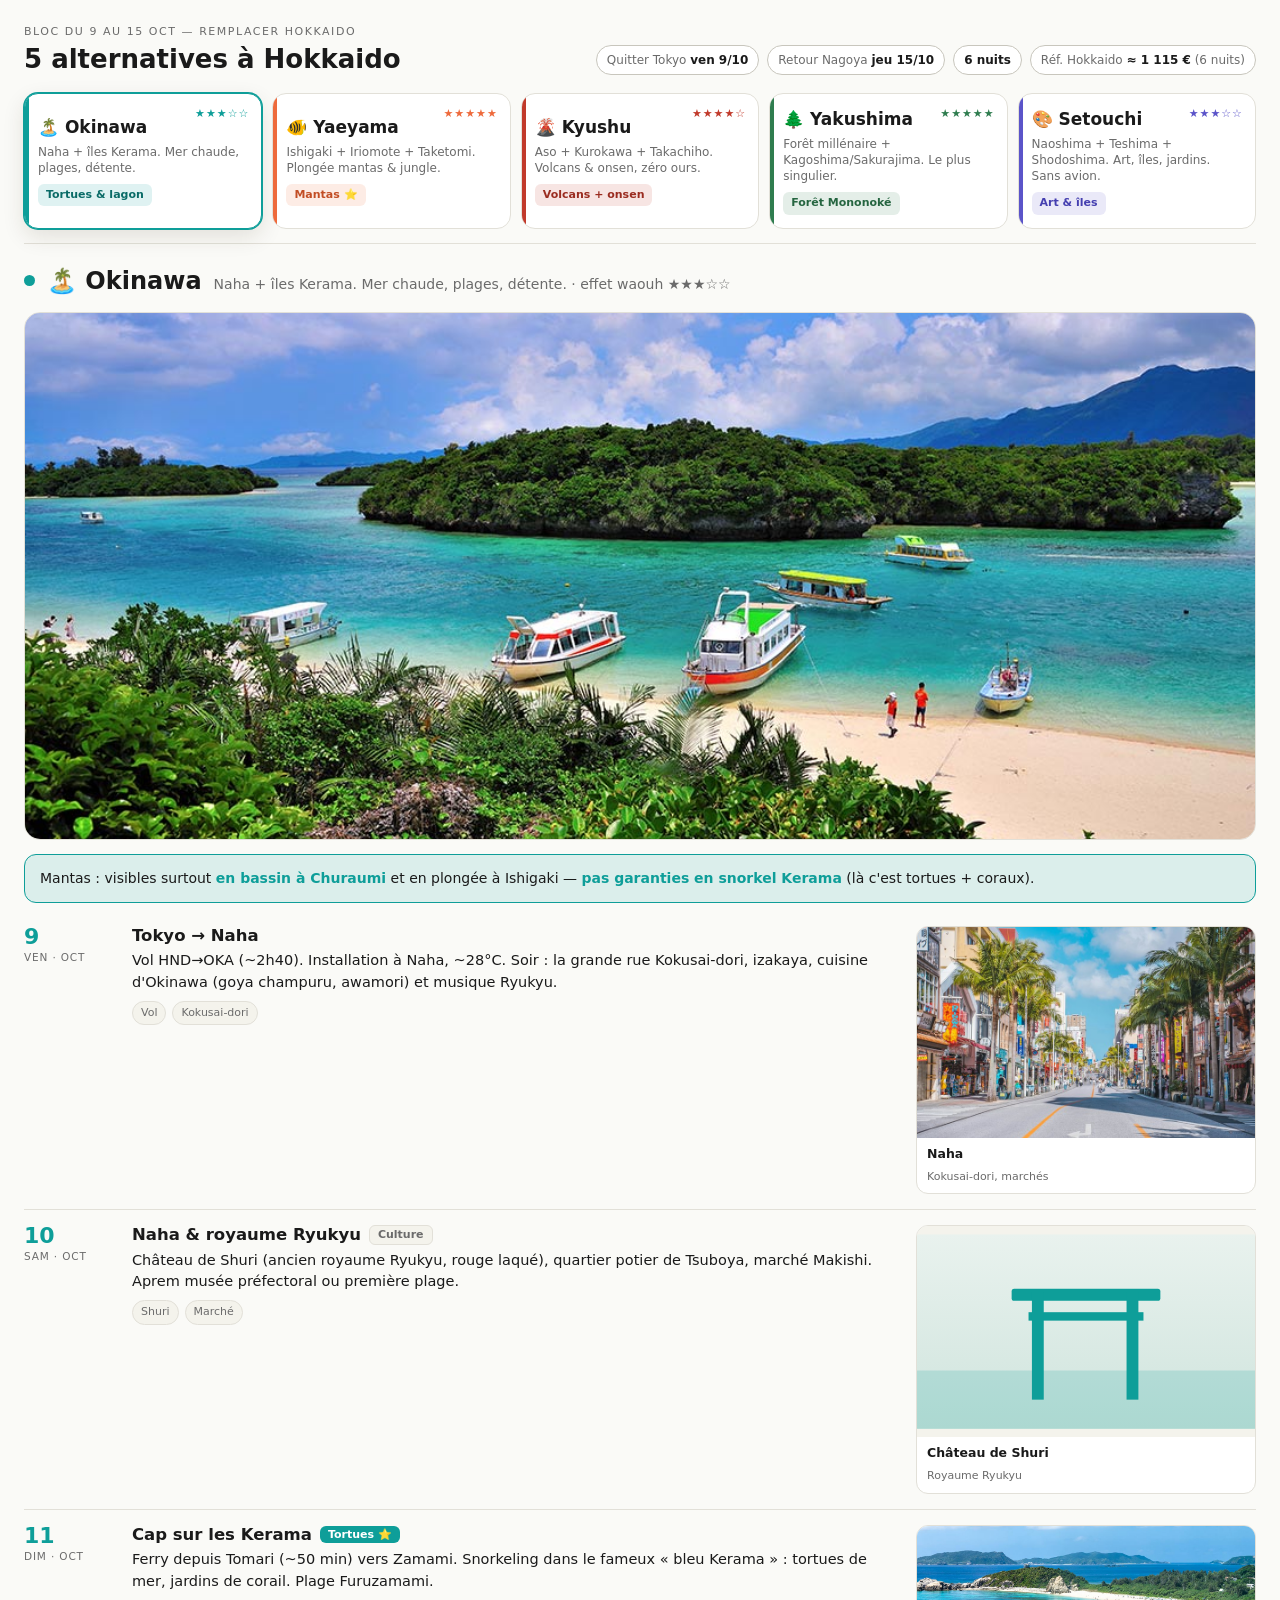
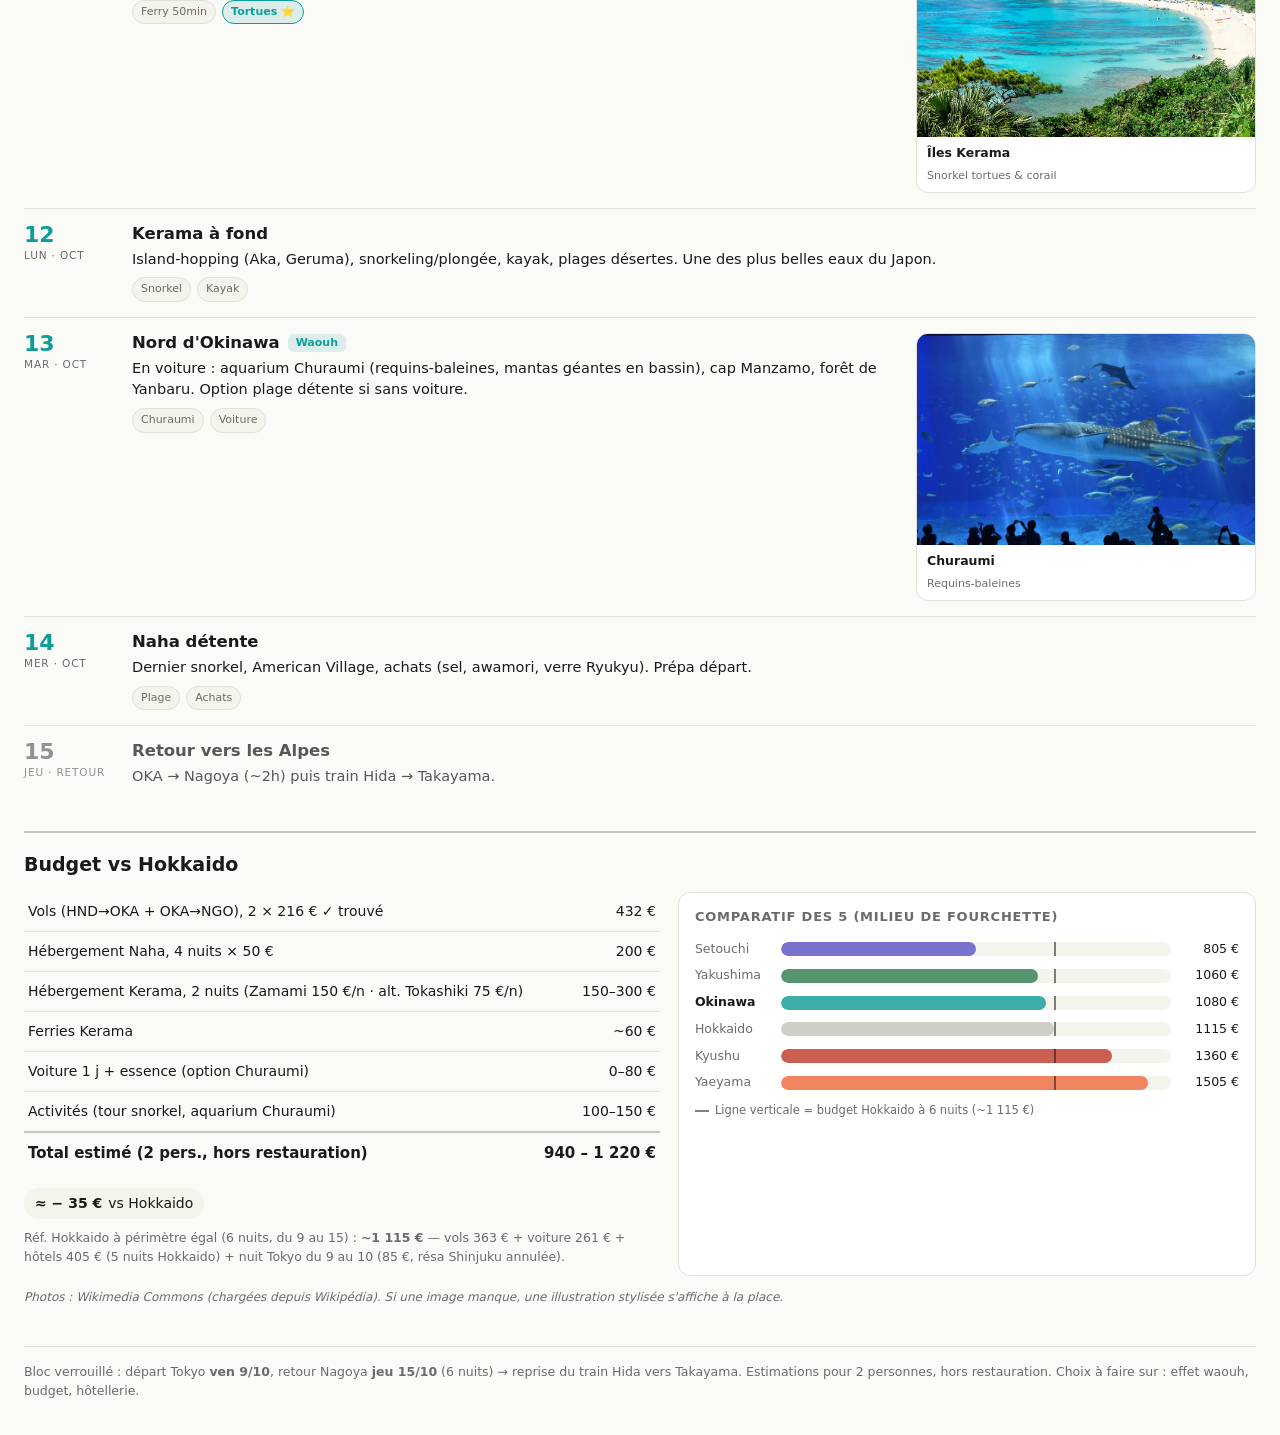
==== j26-c1gkdo6byi/alternatives.html @ a3a6add1 "Images auto-hebergees (alt-photos) + fallback chain" ====
<!doctype html>
<html lang="fr">
  <head>
    <meta charset="UTF-8" />
    <meta name="viewport" content="width=device-width, initial-scale=1.0" />
    <meta name="robots" content="noindex, nofollow" />
    <title>Japon 2026 — 5 alternatives à Hokkaido</title>
    <script type="module" crossorigin src="./assets/alternatives-C6eLGaaL.js"></script>
    <link rel="stylesheet" crossorigin href="./assets/alternatives-DXhJ3cMg.css">
  </head>
  <body>
    <div id="root"></div>
  </body>
</html>
---- j26-c1gkdo6byi/assets/alternatives-DXhJ3cMg.css ----
:root{--bg:#fafaf7;--surface:#fff;--surface-elev:#f4f3ec;--border:#e2e0d8;--border-strong:#c8c6bd;--text:#1a1a1a;--text-muted:#6b6b6b;--accent:#b91c1c;--accent-bg:#b91c1c14;--status-not-booked:#e11d48;--status-in-progress:#f59e0b;--status-booked:#3b82f6;--status-confirmed:#10b981;--status-to-confirm:#6b7280;--status-no-booking:#9ca3af;--prio-critical:#dc2626;--prio-high:#ea580c;--prio-medium:#ca8a04;--prio-low:#16a34a;--sans:system-ui, -apple-system, "Segoe UI", Roboto, sans-serif;--mono:ui-monospace, "SF Mono", Consolas, monospace;font:15px/1.5 var(--sans);color:var(--text);background:var(--bg);-webkit-font-smoothing:antialiased;-moz-osx-font-smoothing:grayscale}*{box-sizing:border-box}body{min-height:100vh;margin:0}a{color:var(--accent);text-decoration:none}a:hover{text-decoration:underline}button{font:inherit;cursor:pointer}h1,h2,h3,h4{color:var(--text);margin:0 0 12px;font-weight:600;line-height:1.25}h1{font-size:28px}h2{font-size:22px}h3{font-size:18px}h4{font-size:15px}p{margin:0 0 10px}ul{margin:0 0 12px;padding-left:20px}.app{flex-direction:column;min-height:100vh;display:flex}.topnav{background:var(--surface);border-bottom:1px solid var(--border);z-index:100;align-items:center;gap:24px;padding:12px 24px;display:flex;position:sticky;top:0}.topnav-brand{color:var(--text);letter-spacing:-.02em;font-size:18px;font-weight:700}.topnav-brand:hover{text-decoration:none}.topnav-links{flex:1;gap:4px;display:flex}.topnav-link{color:var(--text-muted);border-radius:6px;padding:8px 14px;font-size:14px;font-weight:500}.topnav-link:hover{background:var(--surface-elev);color:var(--text);text-decoration:none}.topnav-link.active{background:var(--accent-bg);color:var(--accent)}.main{flex:1;width:100%;max-width:1400px;margin:0 auto;padding:24px}.main.no-padding{max-width:none;padding:0}.card{background:var(--surface);border:1px solid var(--border);border-radius:8px;margin-bottom:12px;padding:16px}.card-header{justify-content:space-between;align-items:flex-start;gap:12px;margin-bottom:12px;display:flex}.card-title{margin:0;font-size:16px;font-weight:600}.card-subtitle{color:var(--text-muted);font-size:13px}.badge{color:#fff;white-space:nowrap;border-radius:4px;padding:2px 8px;font-size:12px;font-weight:600;display:inline-block}.badge-outline{background:0 0;border:1px solid}.days-grid{gap:8px;display:grid}.day-row-container{background:var(--surface);border:1px solid var(--border);border-radius:8px;overflow:hidden}.day-row{background:var(--surface);color:var(--text);grid-template-columns:50px 110px 1fr auto;align-items:center;gap:14px;padding:12px 16px;transition:background .1s;display:grid}a.day-row{border:1px solid var(--border);border-radius:8px}a.day-row:hover{background:var(--surface-elev);text-decoration:none}.day-row-btn{text-align:left;width:100%;font:inherit;cursor:pointer;border:none}.day-row-btn:hover{background:var(--surface-elev)}.day-row-btn.open{background:var(--surface-elev);border-bottom:1px solid var(--border)}.day-row-chevron{color:var(--text-muted);font-size:11px;transition:transform .15s}.day-row-btn.open .day-row-chevron{color:var(--accent)}.day-row-detail{background:var(--bg);border-top:1px solid var(--border);padding:18px 20px 20px}.day-row-detail .card{background:var(--surface)}.day-row-detail h4.section-title{margin-top:18px;margin-bottom:6px;font-size:11px}.day-row-detail h4.section-title:first-child{margin-top:0}.day-row-num{color:var(--text-muted);letter-spacing:.04em;font-size:13px;font-weight:700}.day-row-date{font-size:13px;font-weight:500}.day-row-step{font-size:14px}.day-row-step-title{font-weight:600}.day-row-step-sub{color:var(--text-muted);margin-top:2px;font-size:12px}.day-row.holiday{border-left:3px solid var(--prio-critical)}.day-detail-nav{justify-content:space-between;margin-bottom:16px;font-size:13px;display:flex}.day-detail-header{background:var(--surface);border:1px solid var(--border);border-radius:8px;margin-bottom:16px;padding:20px 24px}.day-detail-meta{color:var(--text-muted);flex-wrap:wrap;align-items:center;gap:12px;font-size:13px;display:flex}.section-title{text-transform:uppercase;letter-spacing:.08em;color:var(--text-muted);margin:24px 0 8px;font-size:13px;font-weight:600}.section-title:first-child{margin-top:0}.kv{grid-template-columns:140px 1fr;gap:4px 16px;margin-bottom:12px;font-size:14px;display:grid}.kv-key{color:var(--text-muted);font-weight:500}.kv-value{color:var(--text)}.map-layout{height:100%;min-height:calc(100vh - 60px);display:flex}.map-pane{flex:1;min-width:0;position:relative}.map-container{width:100%;height:100%}.map-aside{background:var(--surface);border-left:1px solid var(--border);flex-shrink:0;width:380px;padding:18px 14px;overflow-y:auto}.map-aside-title{text-transform:uppercase;letter-spacing:.08em;color:var(--text-muted);margin:0 6px 12px;font-size:11px;font-weight:600}.stay-card{text-align:left;background:var(--surface);border:1px solid var(--border);cursor:pointer;width:100%;font:inherit;color:var(--text);border-radius:10px;margin-bottom:8px;padding:12px 14px;transition:all .15s;display:block}.stay-card:hover{border-color:var(--border-strong);transform:translate(2px)}.stay-card.selected{border-color:var(--accent);background:var(--accent-bg);box-shadow:0 2px 8px #b91c1c1f}.stay-card-header{justify-content:space-between;align-items:baseline;gap:10px;margin-bottom:4px;display:flex}.stay-card-dates{letter-spacing:.02em;color:var(--text-muted);text-transform:uppercase;font-size:12px;font-weight:600}.stay-card-nights{color:var(--text-muted);background:var(--surface-elev);white-space:nowrap;border-radius:10px;padding:2px 7px;font-size:11px}.stay-card-city{color:var(--text);margin:2px 0;font-size:16px;font-weight:600}.stay-card-area{color:var(--text-muted);margin-bottom:8px;font-size:12px}.stay-card-footer{flex-wrap:wrap;align-items:center;gap:6px;display:flex}.map-legend{-webkit-backdrop-filter:blur(6px);backdrop-filter:blur(6px);border:1px solid var(--border);z-index:500;background:#fffffff2;border-radius:10px;padding:10px 14px;font-size:12px;position:absolute;bottom:16px;left:16px;box-shadow:0 4px 12px #00000014}.map-legend-row{align-items:center;gap:8px;margin:4px 0;display:flex}.map-legend-dot{border:2px solid #fff;border-radius:50%;width:12px;height:12px}.map-warnings{-webkit-backdrop-filter:blur(6px);backdrop-filter:blur(6px);border:1px solid var(--prio-medium);border-left:3px solid var(--prio-medium);z-index:500;background:#fffffff2;border-radius:10px;max-width:320px;padding:10px 14px;font-size:12px;position:absolute;top:16px;right:16px;box-shadow:0 4px 12px #00000014}.map-warnings h3{text-transform:uppercase;letter-spacing:.05em;color:var(--prio-medium);margin-bottom:6px;font-size:11px}.trip-pin .pin-inner{color:#fff;line-height:1.05;font-family:var(--sans);border:2px solid #fff;border-radius:12px;flex-direction:column;align-items:center;padding:4px 9px 5px;transition:transform .15s;display:inline-flex;box-shadow:0 3px 8px #00000059}.trip-pin.is-selected .pin-inner{z-index:1000;transform:scale(1.2);box-shadow:0 5px 16px #00000080,0 0 0 4px #fff9}.trip-pin .pin-date{white-space:nowrap;font-size:13px;font-weight:700}.trip-pin .pin-month{opacity:.9;text-transform:uppercase;letter-spacing:.03em;white-space:nowrap;font-size:9px}.filter-bar{background:var(--surface);border:1px solid var(--border);border-radius:8px;flex-wrap:wrap;align-items:center;gap:18px;margin:14px 0 16px;padding:12px 14px;display:flex}.filter-group{align-items:center;gap:8px;display:flex}.filter-label{text-transform:uppercase;letter-spacing:.06em;color:var(--text-muted);font-size:11px;font-weight:600}.pill-group{border:1px solid var(--border);background:var(--bg);border-radius:999px;display:inline-flex;overflow:hidden}.pill{appearance:none;font:inherit;color:var(--text-muted);cursor:pointer;background:0 0;border:none;padding:6px 12px;font-size:13px;transition:background .1s,color .1s}.pill:hover{color:var(--text)}.pill.is-active{background:var(--accent);color:#fff}.booking-row{background:var(--surface);border:1px solid var(--border);border-radius:8px;grid-template-columns:90px 110px 1fr auto;align-items:center;gap:12px;margin-bottom:6px;padding:12px 16px;font-size:14px;display:grid}.booking-row.critical{border-left:3px solid var(--prio-critical)}.booking-row.high{border-left:3px solid var(--prio-high)}.booking-row.medium{border-left:3px solid var(--prio-medium)}.booking-row.low{border-left:3px solid var(--prio-low)}.stats-grid{grid-template-columns:repeat(auto-fit,minmax(180px,1fr));gap:12px;margin-bottom:24px;display:grid}.stat{background:var(--surface);border:1px solid var(--border);border-radius:8px;padding:16px}.stat-label{text-transform:uppercase;letter-spacing:.06em;color:var(--text-muted);font-size:12px;font-weight:600}.stat-value{margin-top:4px;font-size:28px;font-weight:700}.stat-sub{color:var(--text-muted);margin-top:2px;font-size:12px}.doc-list{flex-wrap:wrap;gap:8px;margin-top:8px;display:flex}.doc-item{background:var(--surface-elev);border:1px solid var(--border);color:var(--text);border-radius:6px;align-items:center;gap:6px;padding:6px 10px;font-size:13px;display:inline-flex}.doc-item:hover{background:var(--bg);border-color:var(--border-strong);text-decoration:none}.doc-empty{color:var(--text-muted);font-size:13px;font-style:italic}.muted{color:var(--text-muted)}.mono{font-family:var(--mono);font-size:13px}.notes-box{background:var(--surface-elev);border-left:3px solid var(--border-strong);border-radius:4px;margin:8px 0;padding:10px 14px;font-size:14px}.warning-box{border-left:3px solid var(--prio-critical);color:var(--prio-critical);background:#dc262614;border-radius:4px;margin:12px 0;padding:12px 16px;font-size:14px}.booking-help{background:#fef9e7;border:1px solid #fde68a;border-radius:8px;margin-top:14px;padding:14px 16px}.booking-help-header{color:#92400e;margin-bottom:10px;font-size:13px;font-weight:600}.booking-help-section{margin-top:10px}.booking-help-section:first-of-type{margin-top:0}.booking-help-title{text-transform:uppercase;letter-spacing:.06em;color:#92400e;margin-bottom:6px;font-size:11px;font-weight:600}.booking-help-list{margin:0;padding:0;list-style:none}.booking-help-list>li{border-bottom:1px solid #fde68a;padding:6px 0;font-size:14px}.booking-help-list>li:last-child{border-bottom:none}.booking-help-desc{color:#6b6b6b;margin-top:2px;font-size:12px;line-height:1.4}.booking-help-hint{color:#92400e;margin-top:2px;font-size:12px;font-style:italic}.budget-categories{gap:8px;margin-bottom:24px;display:grid}.budget-category{background:var(--surface);border:1px solid var(--border);border-radius:8px;padding:14px 16px}.budget-category-head{justify-content:space-between;align-items:flex-start;gap:12px;margin-bottom:8px;display:flex}.budget-category-name{font-size:15px;font-weight:600}.budget-category-note{color:var(--text-muted);margin-top:2px;font-size:12px}.budget-category-amount{white-space:nowrap;font-size:14px}.budget-bar{background:var(--surface-elev);border-radius:999px;height:6px;overflow:hidden}.budget-bar-fill{background:var(--accent);height:100%;transition:width .3s}.budget-table{border-collapse:collapse;background:var(--surface);border:1px solid var(--border);border-radius:8px;width:100%;font-size:14px;overflow:hidden}.budget-table th{background:var(--surface-elev);text-align:left;text-transform:uppercase;letter-spacing:.04em;color:var(--text-muted);padding:10px 12px;font-size:12px;font-weight:600}.budget-table td{border-top:1px solid var(--border);padding:10px 12px}.budget-table tbody tr:hover{background:var(--surface-elev)}.out-of-budget-item{background:var(--surface);border:1px solid var(--border);border-left:3px solid var(--text-muted);border-radius:8px;justify-content:space-between;align-items:center;gap:12px;margin-bottom:8px;padding:14px 16px;display:flex}.settle-up{margin-bottom:16px}.settle-up-totals{background:var(--surface);border:1px solid var(--border);border-radius:8px;margin-bottom:14px;padding:16px 20px}.settle-up-row{justify-content:space-between;align-items:center;padding:6px 0;font-size:14px;display:flex}.settle-up-row.settle-up-total{border-top:1px solid var(--border);margin-top:6px;padding-top:10px;font-size:15px}.settle-up-row.settle-up-share{color:var(--text-muted);font-size:13px}.settle-up-result{background:var(--accent-bg);border:1px solid var(--accent-border,var(--accent));border-radius:10px;align-items:center;gap:14px;padding:16px 20px;display:flex}.settle-up-result-icon{font-size:28px}.settle-up-result-text{color:var(--accent);font-size:16px;font-weight:600}.badge-payer-pierre{background:#3b82f6}.badge-payer-kate{background:#ec4899}.badge-payer-shared{background:var(--text-muted)}.leaflet-container{font-family:var(--sans);background:#f0ede4}.timeline-wrap{margin-bottom:8px}.timeline-notes{background:var(--accent-bg);color:var(--accent);border-radius:8px;margin-bottom:14px;padding:8px 12px;font-size:13.5px;font-weight:500}.timeline{margin:0;padding:0;list-style:none;position:relative}.timeline-item{grid-template-columns:48px 26px 1fr;align-items:start;gap:8px;padding-bottom:16px;display:grid;position:relative}.timeline-item:last-child{padding-bottom:0}.timeline-item:before{content:"";background:var(--border);width:2px;position:absolute;top:22px;bottom:-4px;left:60px}.timeline-item:last-child:before{display:none}.timeline-time{font:600 13px/1.6 var(--mono);color:var(--text-muted);text-align:right;white-space:nowrap;padding-top:2px}.timeline-dot{background:var(--surface-elev);border:1px solid var(--border);z-index:1;border-radius:50%;justify-content:center;align-items:center;width:26px;height:26px;font-size:13px;display:flex}.timeline-item.is-highlight .timeline-dot{background:var(--accent-bg);border-color:var(--accent)}.timeline-body{min-width:0;padding-top:2px}.timeline-title{color:var(--text);font-size:14.5px;font-weight:600}.timeline-item.is-highlight .timeline-title{color:var(--accent)}.timeline-star{color:var(--prio-high);margin-left:6px;font-size:12px}.timeline-detail{color:var(--text-muted);margin-top:3px;font-size:13.5px}.timeline-photo{color:var(--text);background:var(--surface-elev);border-left:2px solid var(--prio-medium);border-radius:0 6px 6px 0;margin-top:6px;padding:4px 9px;font-size:12.5px}.sunbar{background:linear-gradient(135deg,#fff7ed 0%,#fef9e7 100%);border:1px solid #fde68a;border-radius:10px;margin-bottom:8px;padding:12px 14px}.sunbar-main{flex-wrap:wrap;gap:8px;display:flex}.sunbar-chip{background:#fff;border:1px solid #fde68a;border-radius:8px;align-items:center;gap:5px;padding:4px 10px;font-size:13.5px;display:inline-flex}.sunbar-chip strong{font-variant-numeric:tabular-nums}.sunbar-az{color:var(--text-muted);font-size:12px}.sunbar-bands{flex-wrap:wrap;gap:8px;margin-top:8px;display:flex}.sunbar-band{border-radius:999px;padding:3px 10px;font-size:12.5px;font-weight:600}.sunbar-golden{color:#92400e;background:#fef3c7;border:1px solid #fcd34d}.sunbar-blue{color:#1e40af;background:#dbeafe;border:1px solid #bfdbfe}.sunbar-foot{color:#6b6b6b;margin-top:9px;font-size:12px;line-height:1.45}.sunbar-place{color:#92400e}.timeline-lock{margin-left:4px;font-size:11px}.timeline-item.is-anchor .timeline-dot{background:#fef3c7;border-color:#f59e0b}.timeline-item.is-anchor .timeline-body{background:linear-gradient(90deg,#f59e0b14,#0000 55%);border-left:3px solid #f59e0b;border-radius:0 6px 6px 0;margin-left:-3px;padding-left:11px}.timeline-anchor-tag{color:#92400e;text-transform:uppercase;letter-spacing:.04em;background:#fef3c7;border:1px solid #fde68a;border-radius:4px;margin:3px 0 2px;padding:1px 7px;font-size:10.5px;font-weight:700;display:inline-block}.timeline-orient{color:#334155;background:#f1f5f9;border-left:2px solid #64748b;border-radius:0 6px 6px 0;margin-top:6px;padding:4px 9px;font-size:12.5px;line-height:1.45}.timeline-booking{color:#92400e;border-left:2px solid var(--prio-medium);background:#fffbeb;border-radius:0 6px 6px 0;margin-top:6px;padding:4px 9px;font-size:12.5px;line-height:1.45}.timeline-links{flex-wrap:wrap;gap:6px;margin-top:7px;display:flex}.chip-link{border:1px solid var(--border);background:var(--surface-elev);color:var(--text);border-radius:999px;align-items:center;gap:4px;padding:3px 9px;font-size:12px;font-weight:600;display:inline-flex}.chip-link:hover{border-color:var(--border-strong);background:var(--bg);text-decoration:none}.chip-photo{color:#92400e;background:#fffbeb;border-color:#fcd34d}.chip-photo:hover{background:#fef3c7;border-color:#f59e0b}.day-cards{grid-template-columns:repeat(auto-fit,minmax(240px,1fr));gap:10px;margin-top:14px;display:grid}.day-card{border:1px solid var(--border);border-radius:10px;padding:12px 14px;font-size:13.5px}.day-card-title{margin-bottom:5px;font-size:13px;font-weight:700}.day-card-body{color:var(--text);line-height:1.45}.day-card-couple{background:#fdf2f8;border-color:#fbcfe8}.day-card-couple .day-card-title{color:#be185d}.day-card-reportage{background:#eef2ff;border-color:#c7d2fe}.day-card-reportage .day-card-title{color:#4338ca}.day-card-planb{background:#f0f9ff;border-color:#bae6fd}.day-card-planb .day-card-title{color:#0369a1}.intensity-badge{background:0 0;border:1px solid;border-radius:999px;align-items:center;gap:5px;padding:2px 9px;font-size:12px;font-weight:600;display:inline-flex}.rhythm-strip{flex-wrap:wrap;gap:3px;margin:8px 0 14px;display:flex}.rhythm-cell{color:#fff;border-radius:6px;justify-content:center;align-items:center;width:34px;height:34px;font-size:11px;font-weight:700;text-decoration:none;display:flex}.rhythm-cell:hover{outline:2px solid var(--text);text-decoration:none}.rhythm-legend{color:var(--text-muted);flex-wrap:wrap;gap:14px;margin-bottom:18px;font-size:12.5px;display:flex}.rhythm-legend span{align-items:center;gap:6px;display:inline-flex}.rhythm-legend i{border-radius:3px;width:12px;height:12px;display:inline-block}
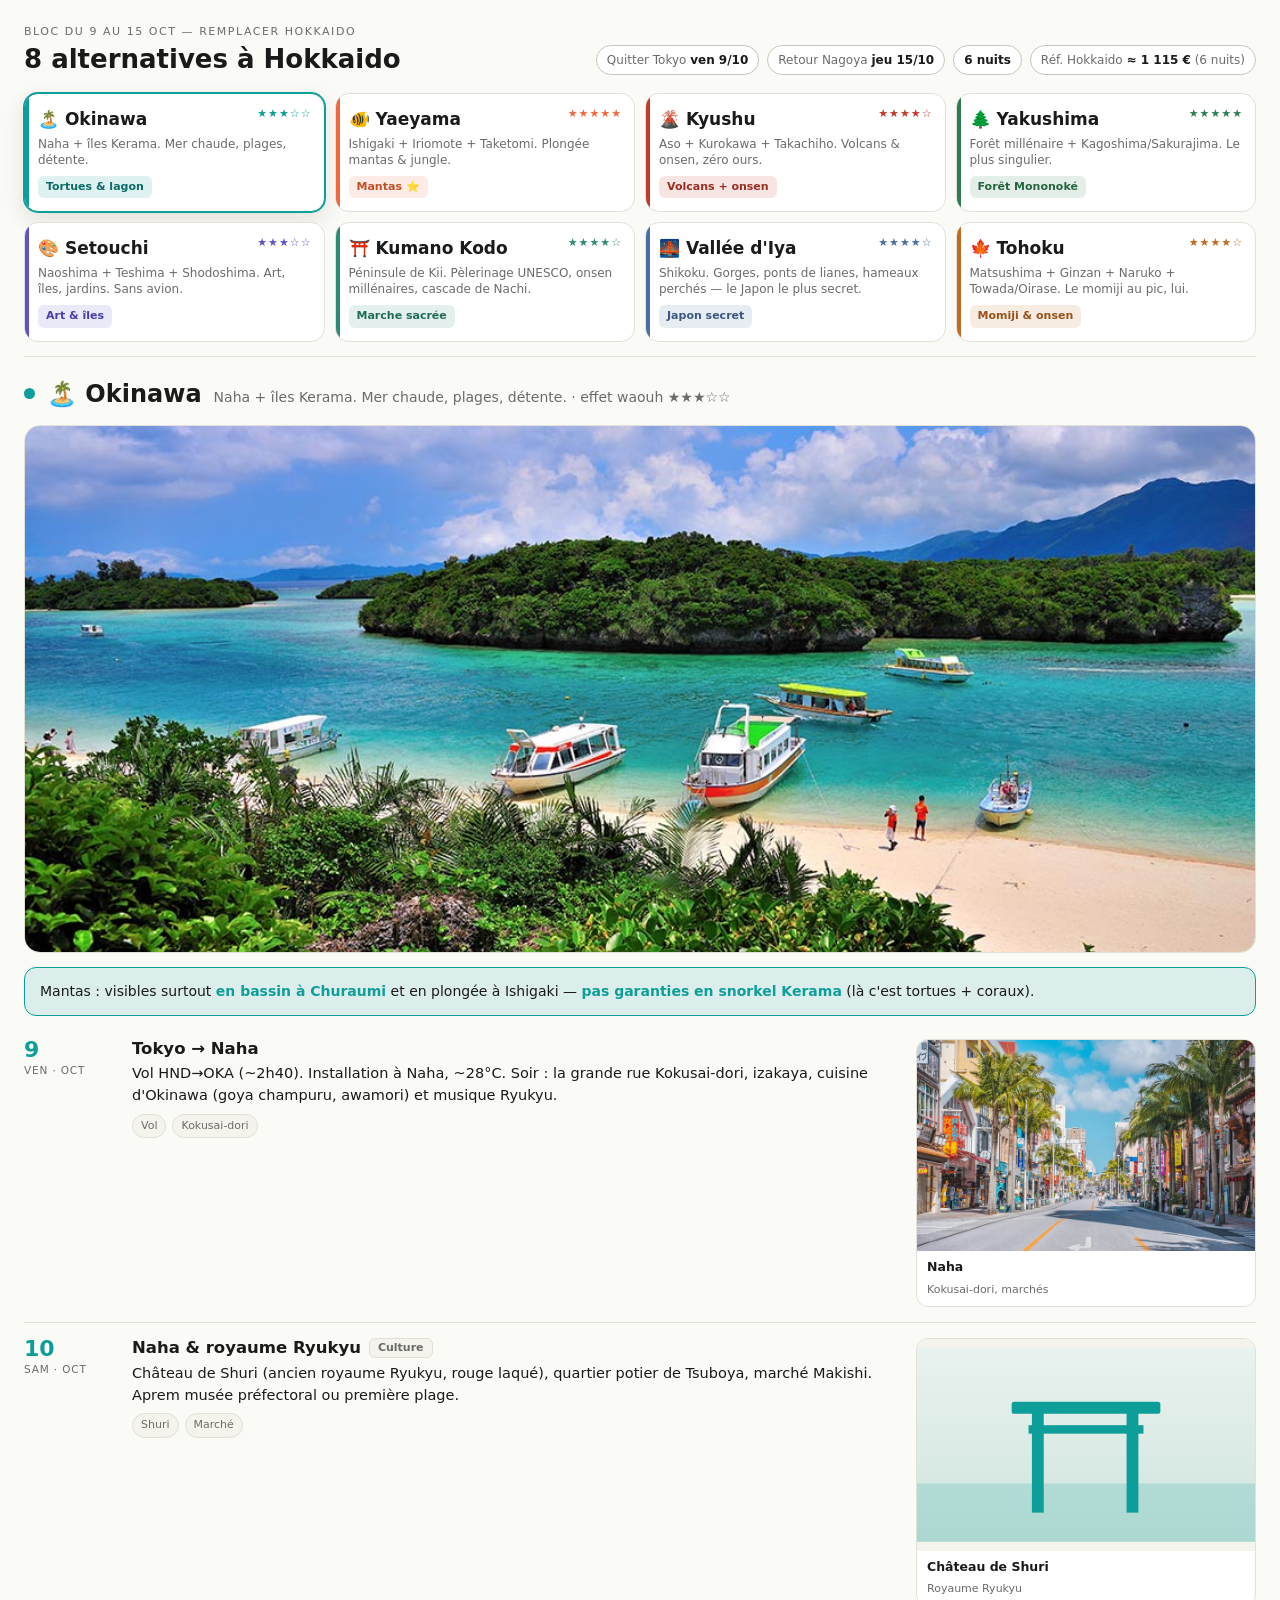
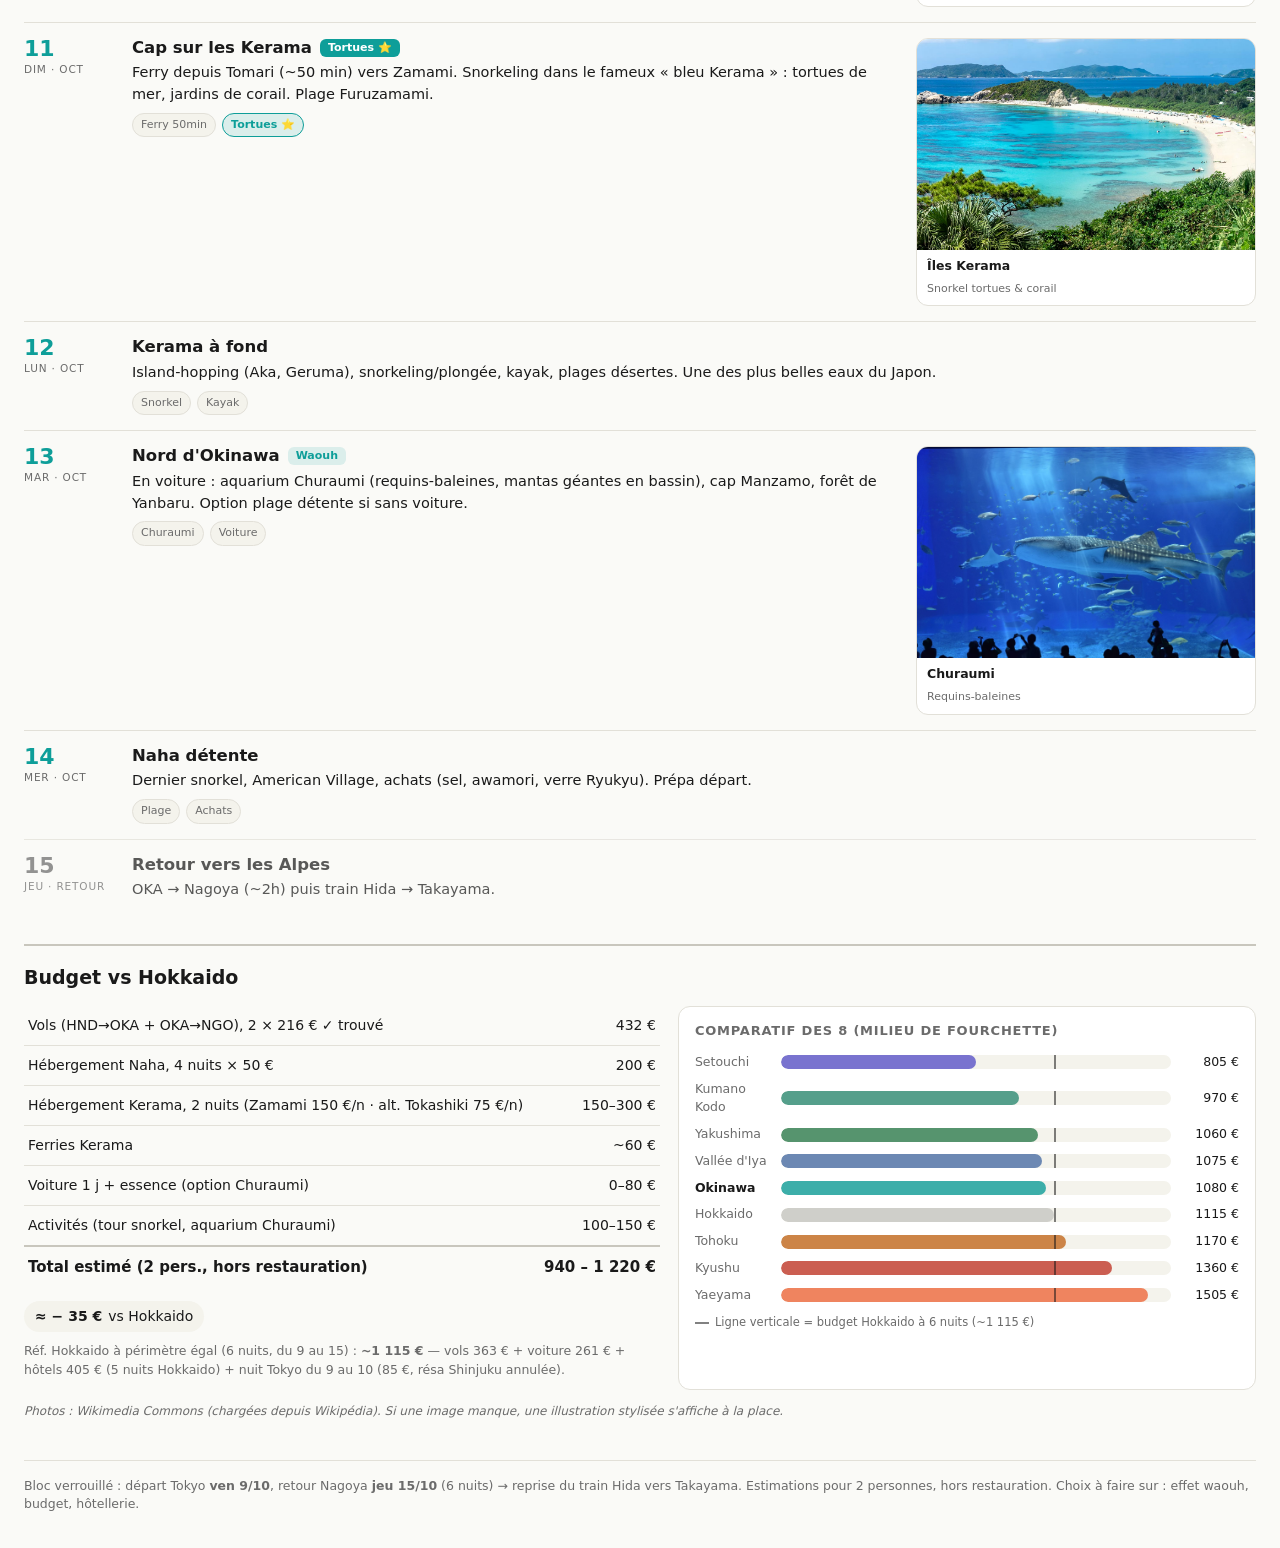
==== commit c15ebf2f: "Ajout Kumano Kodo, vallee d'Iya, Tohoku (8 options)" ====
--- a/j26-c1gkdo6byi/alternatives.html
+++ b/j26-c1gkdo6byi/alternatives.html
@@ -5,7 +5,7 @@
     <meta name="viewport" content="width=device-width, initial-scale=1.0" />
     <meta name="robots" content="noindex, nofollow" />
     <title>Japon 2026 — 5 alternatives à Hokkaido</title>
-    <script type="module" crossorigin src="./assets/alternatives-C6eLGaaL.js"></script>
+    <script type="module" crossorigin src="./assets/alternatives-BYRMNTen.js"></script>
     <link rel="stylesheet" crossorigin href="./assets/alternatives-DXhJ3cMg.css">
   </head>
   <body>
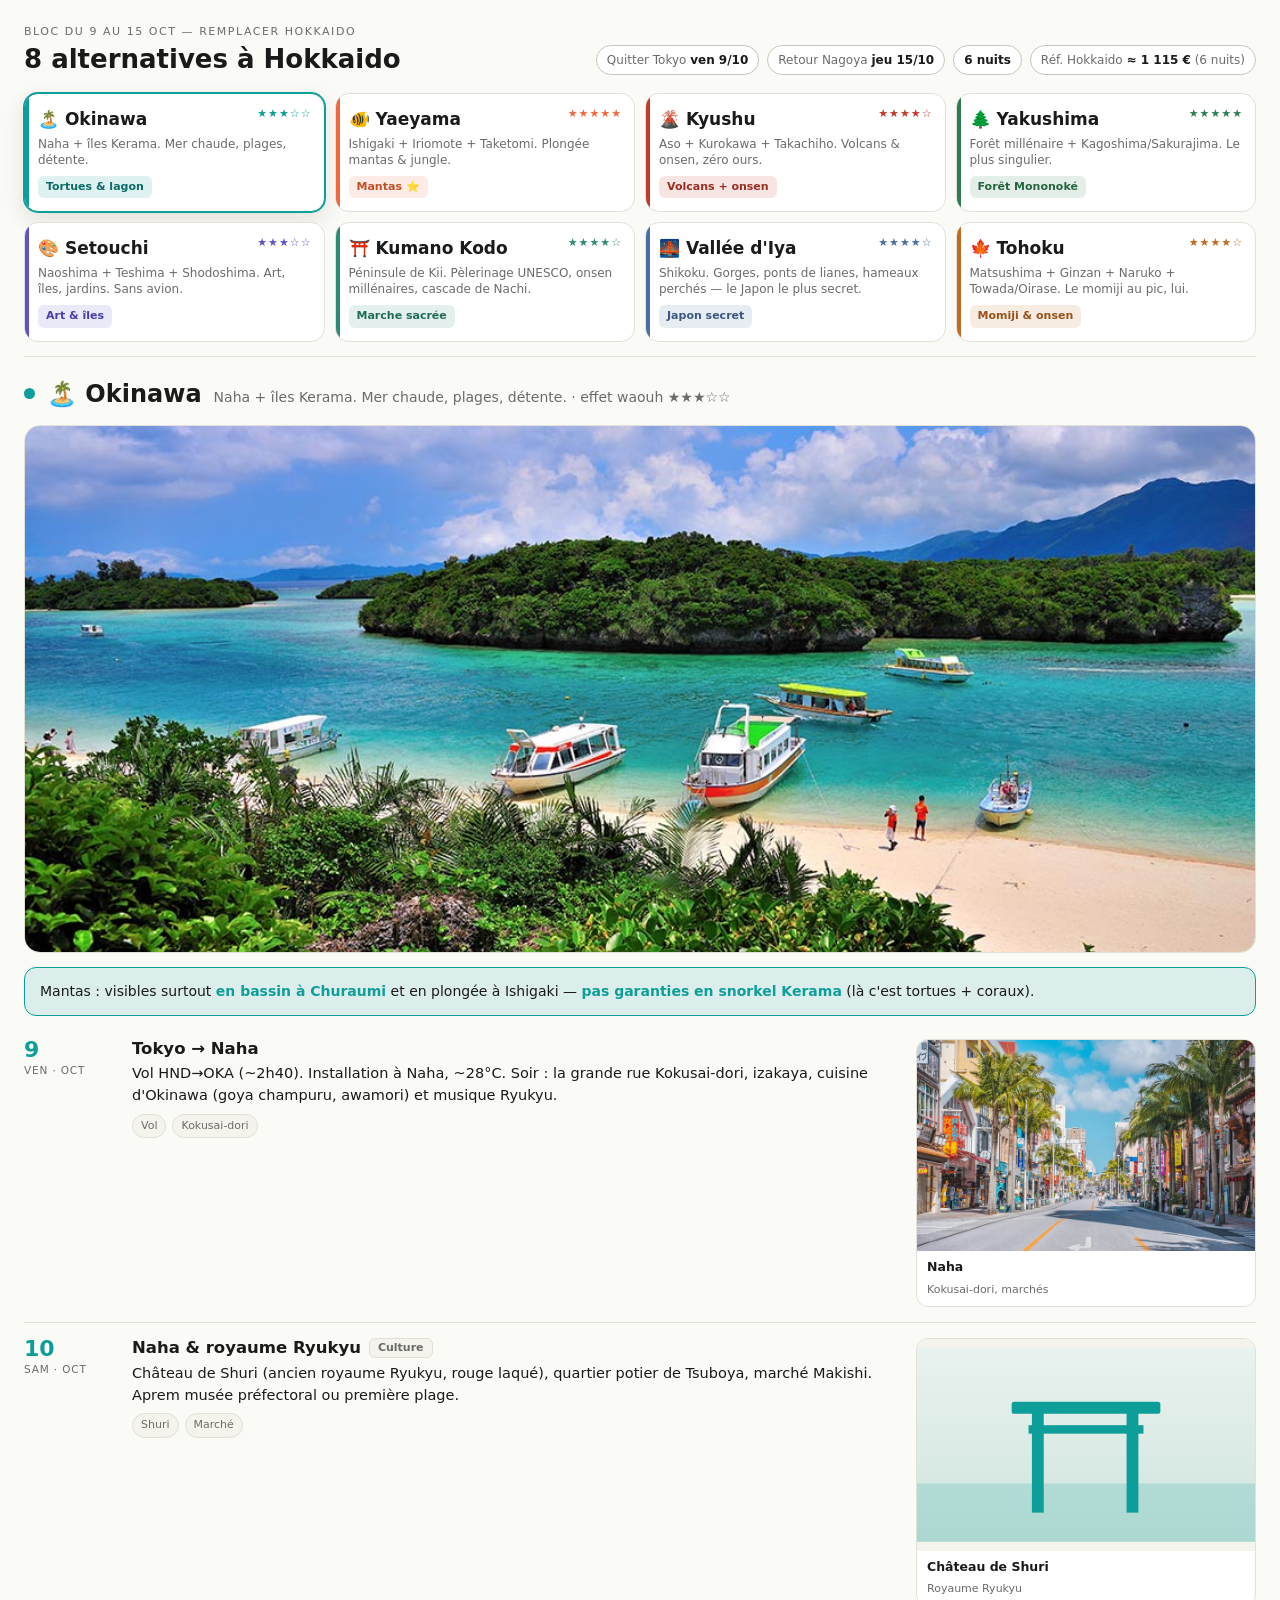
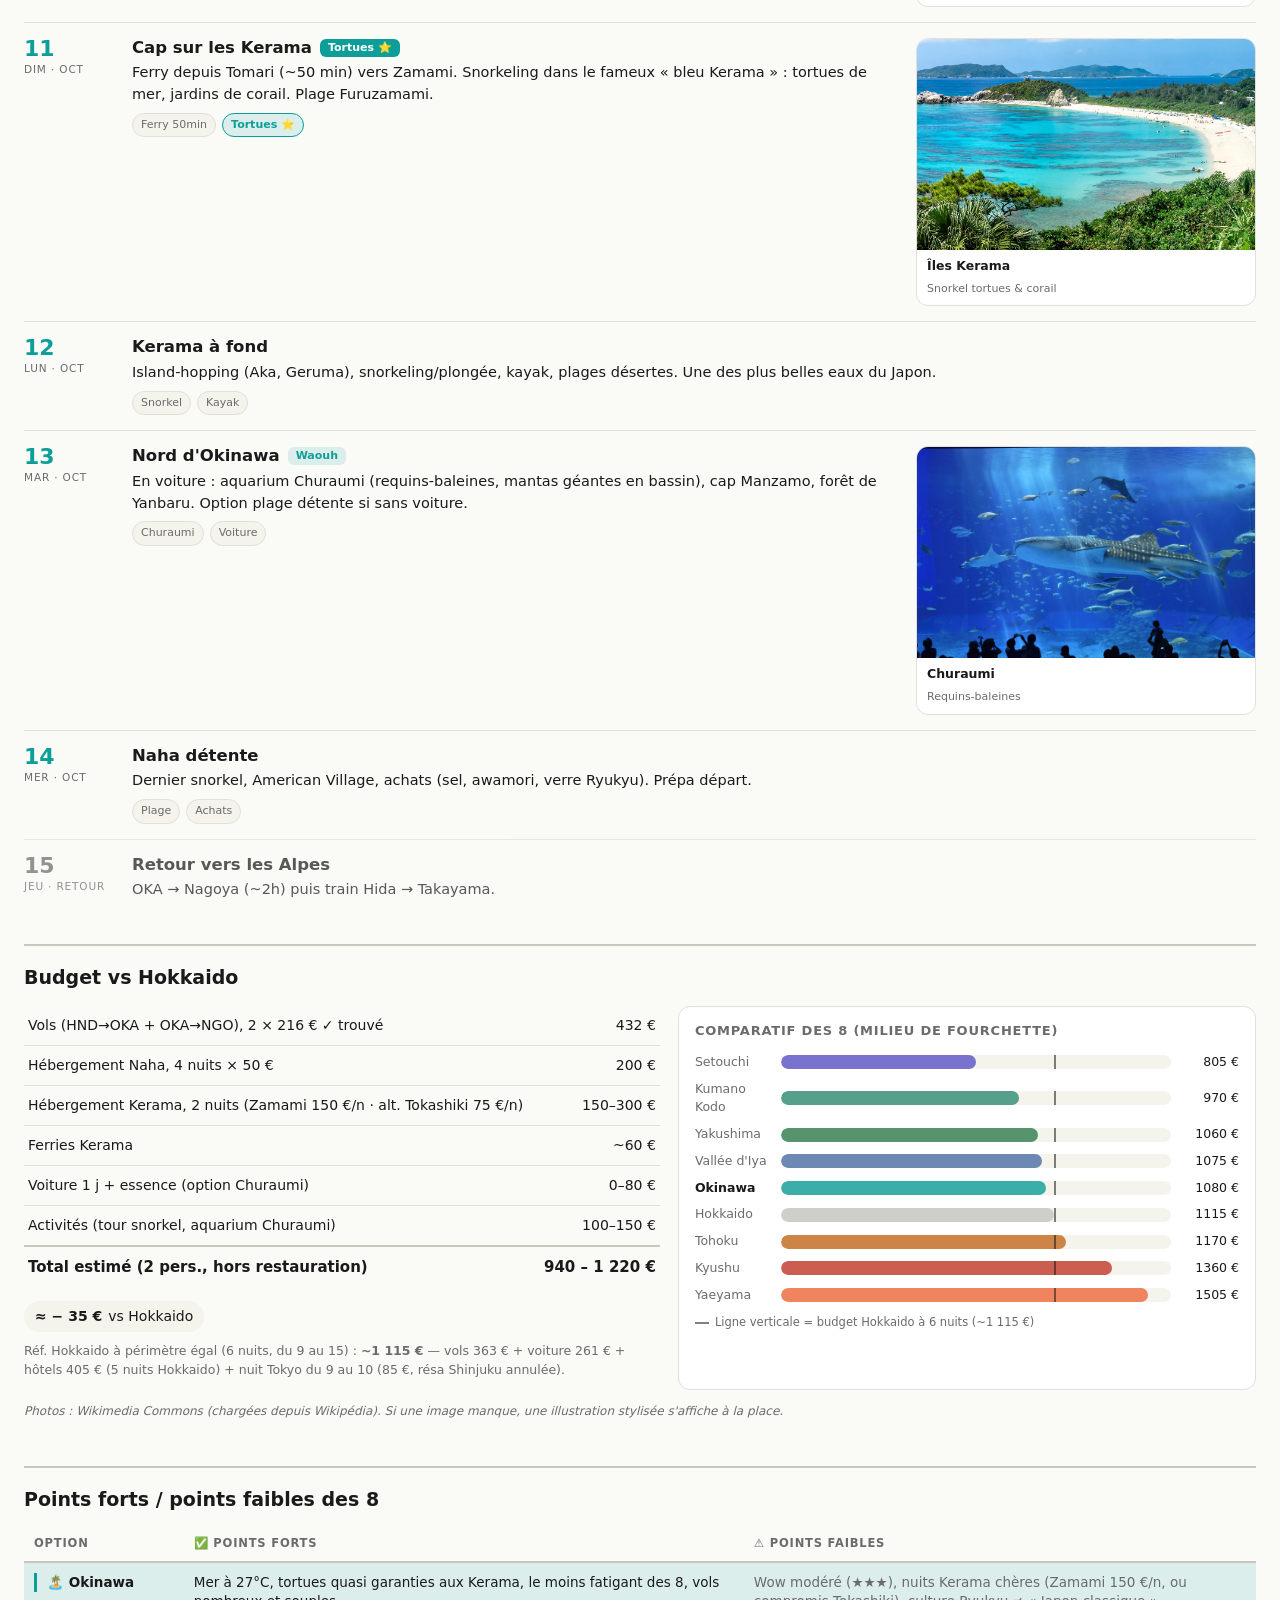
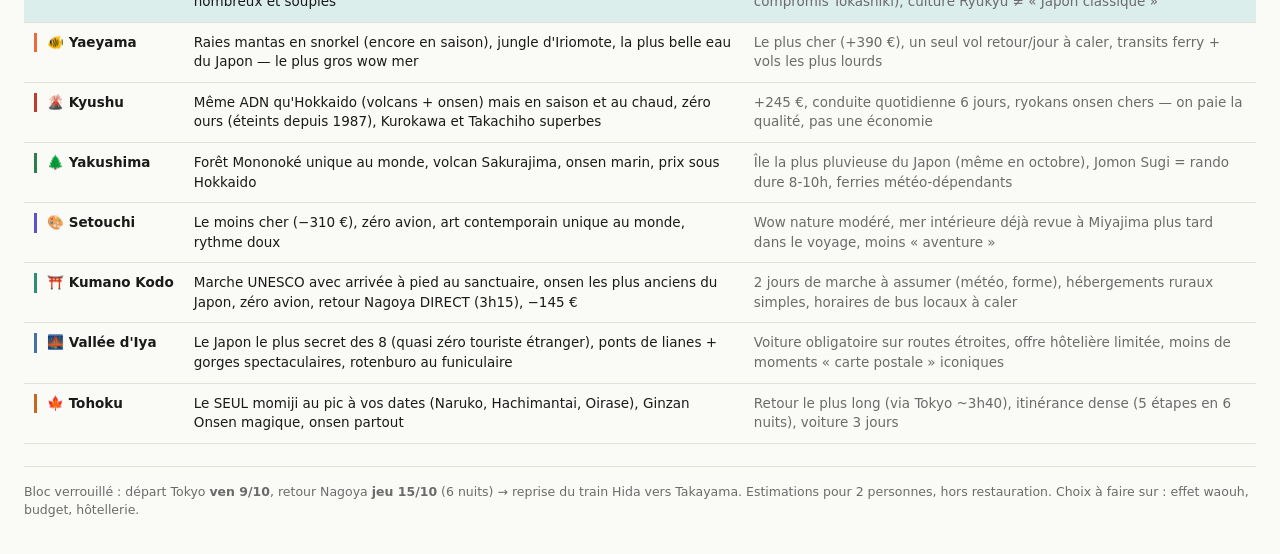
==== commit b2089de5: "Nouvelles photos Kumano/Iya/Tohoku + tableau points forts-faibles" ====
--- a/j26-c1gkdo6byi/alternatives.html
+++ b/j26-c1gkdo6byi/alternatives.html
@@ -5,7 +5,7 @@
     <meta name="viewport" content="width=device-width, initial-scale=1.0" />
     <meta name="robots" content="noindex, nofollow" />
     <title>Japon 2026 — 5 alternatives à Hokkaido</title>
-    <script type="module" crossorigin src="./assets/alternatives-BYRMNTen.js"></script>
+    <script type="module" crossorigin src="./assets/alternatives-SUy_Xkbz.js"></script>
     <link rel="stylesheet" crossorigin href="./assets/alternatives-DXhJ3cMg.css">
   </head>
   <body>
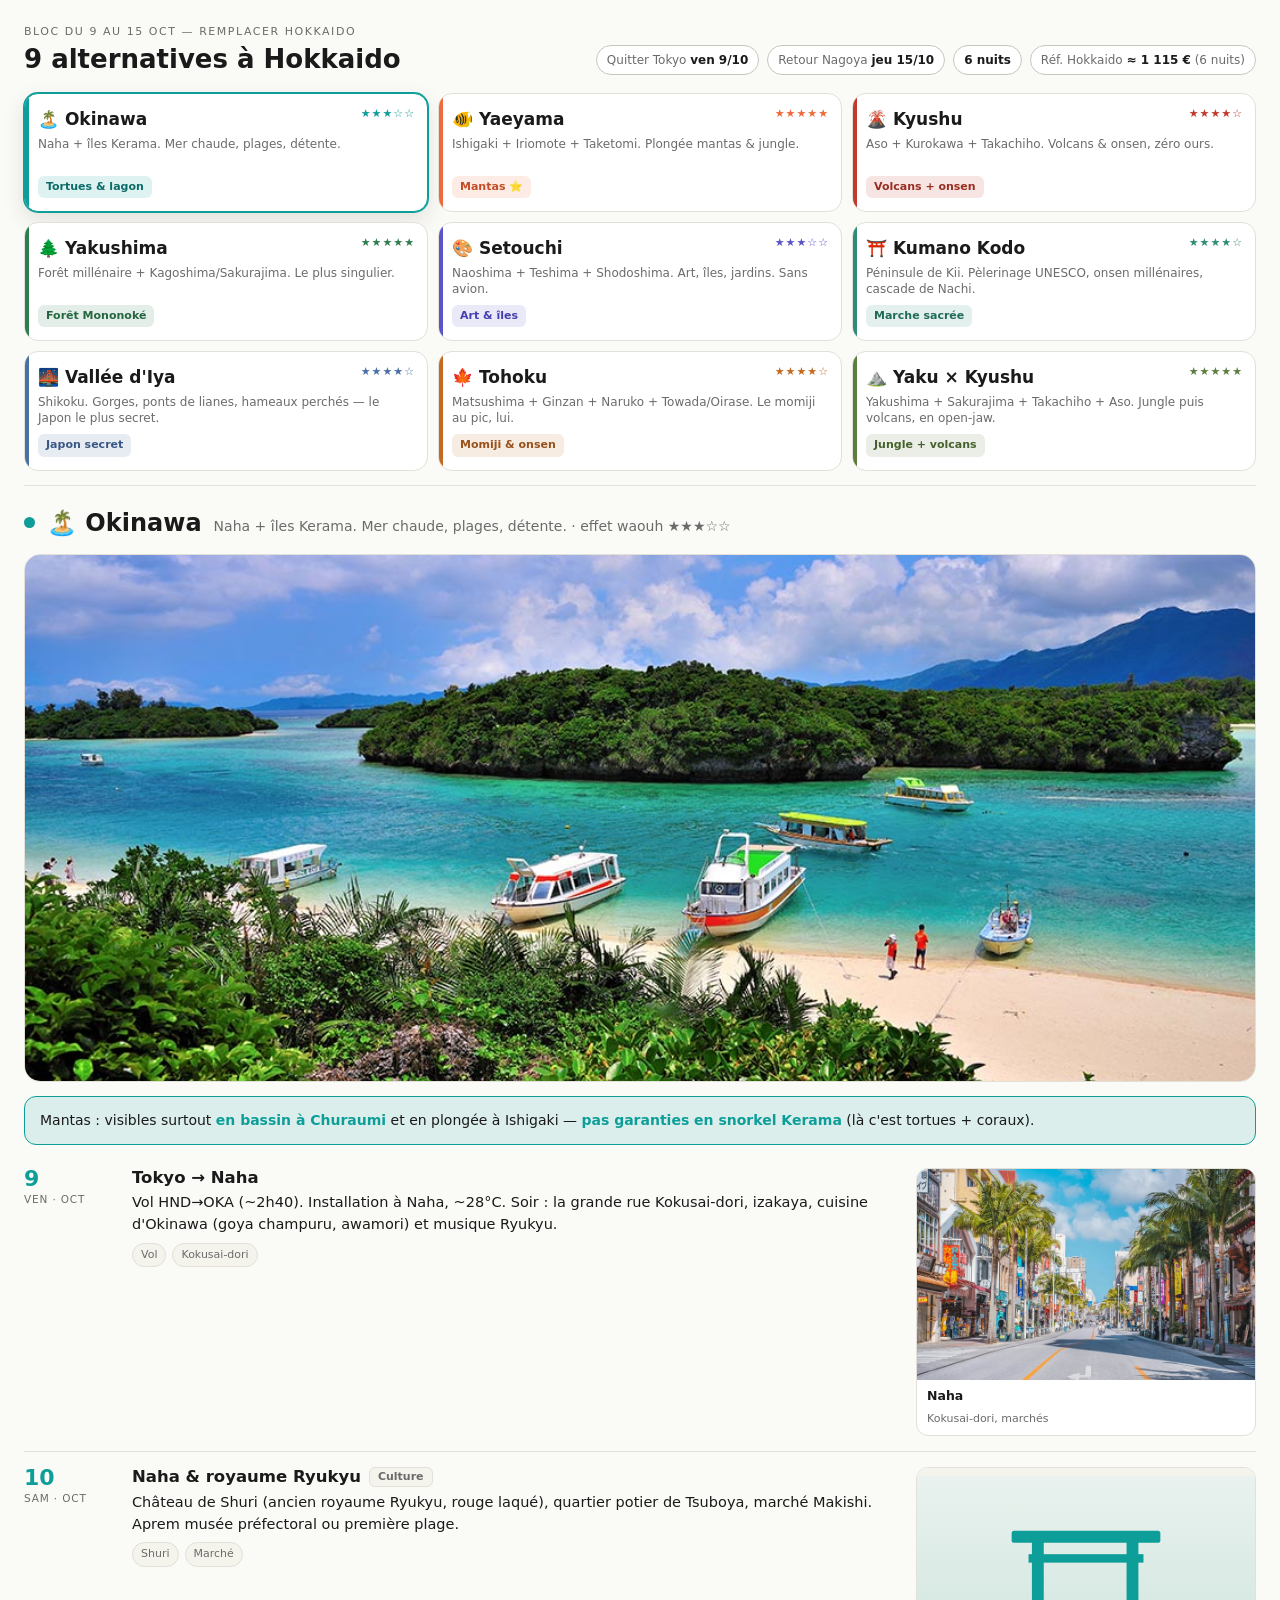
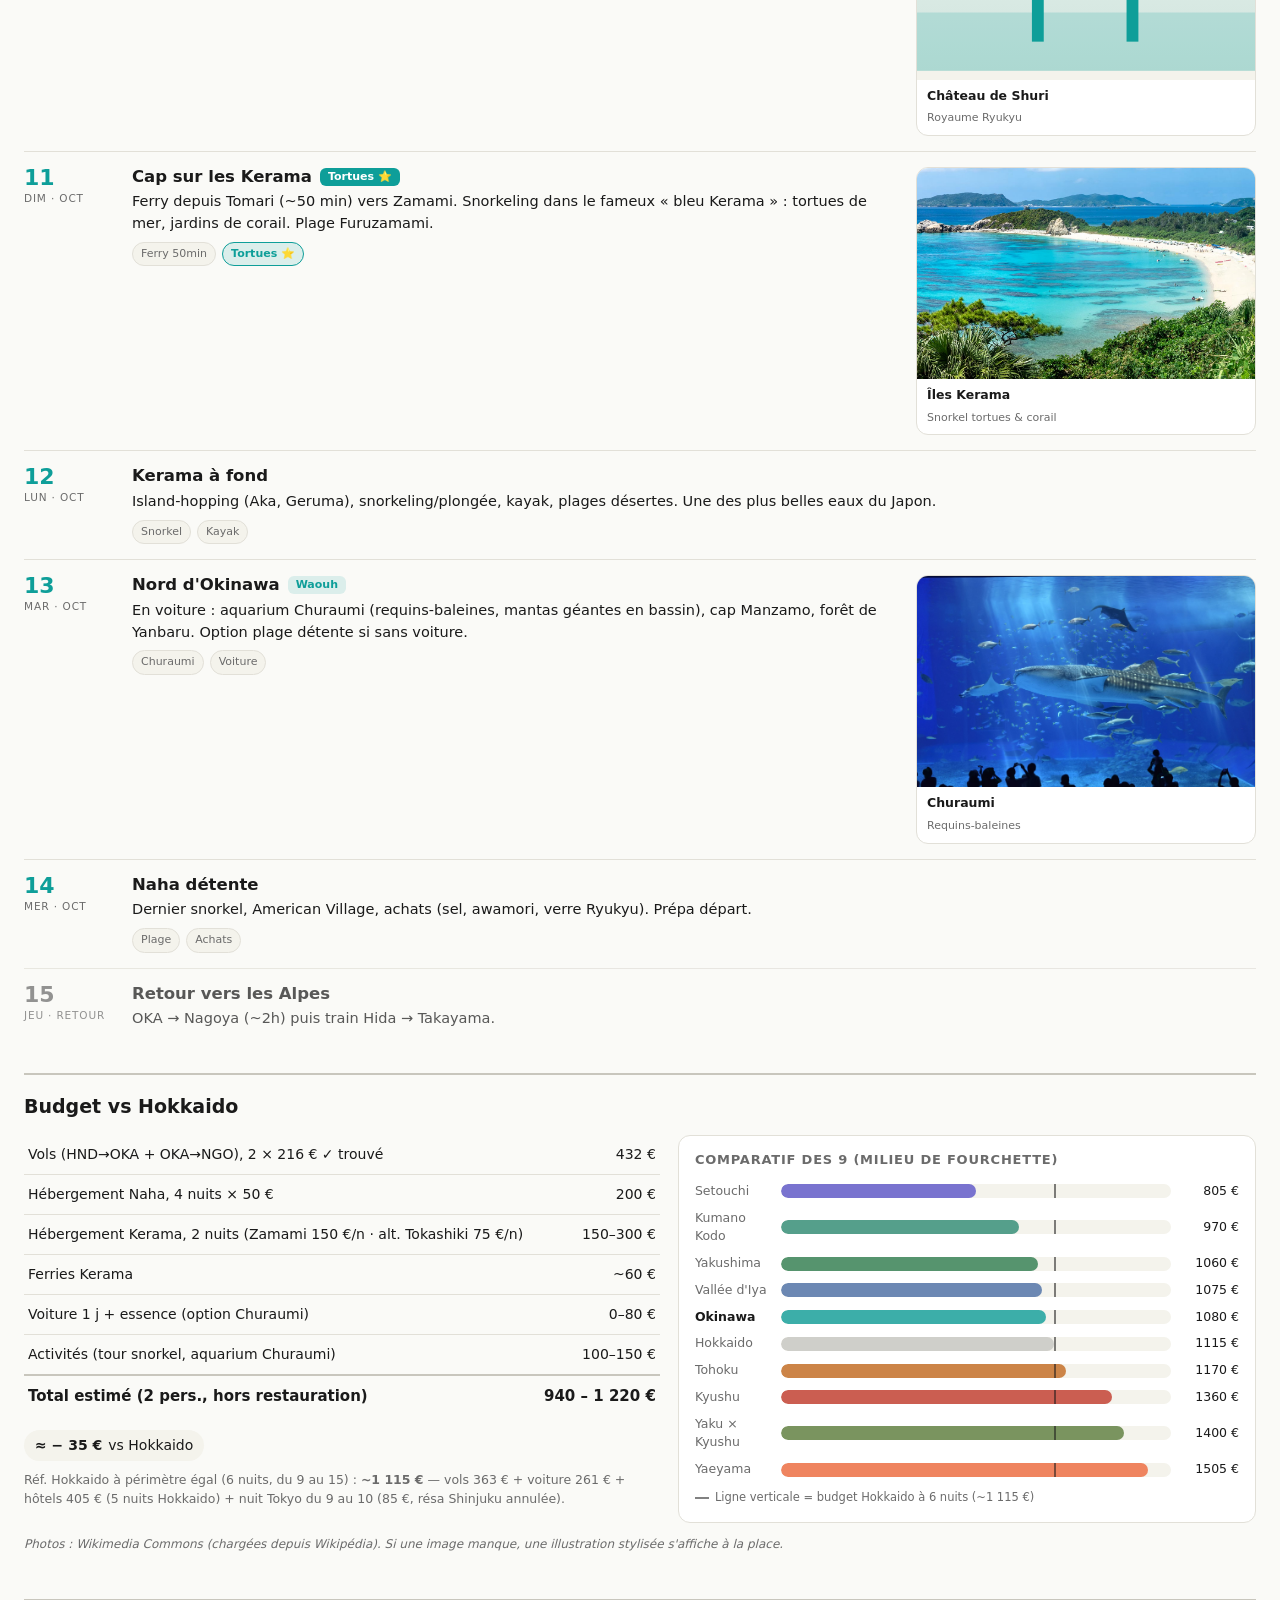
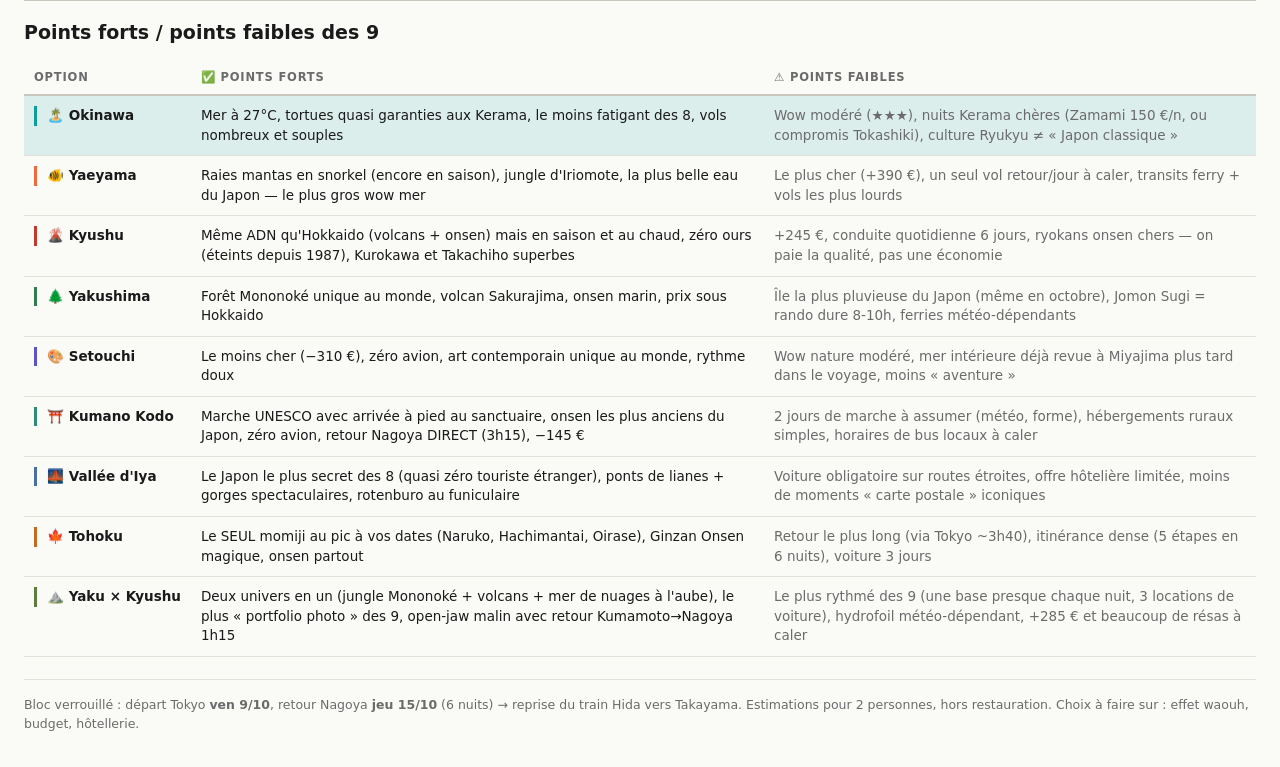
==== commit 887cbeef: "Option 9 : Yaku x Kyushu (jungle + volcans, open-jaw)" ====
--- a/j26-c1gkdo6byi/alternatives.html
+++ b/j26-c1gkdo6byi/alternatives.html
@@ -5,7 +5,7 @@
     <meta name="viewport" content="width=device-width, initial-scale=1.0" />
     <meta name="robots" content="noindex, nofollow" />
     <title>Japon 2026 — 5 alternatives à Hokkaido</title>
-    <script type="module" crossorigin src="./assets/alternatives-SUy_Xkbz.js"></script>
+    <script type="module" crossorigin src="./assets/alternatives-BMjlz_tG.js"></script>
     <link rel="stylesheet" crossorigin href="./assets/alternatives-DXhJ3cMg.css">
   </head>
   <body>
